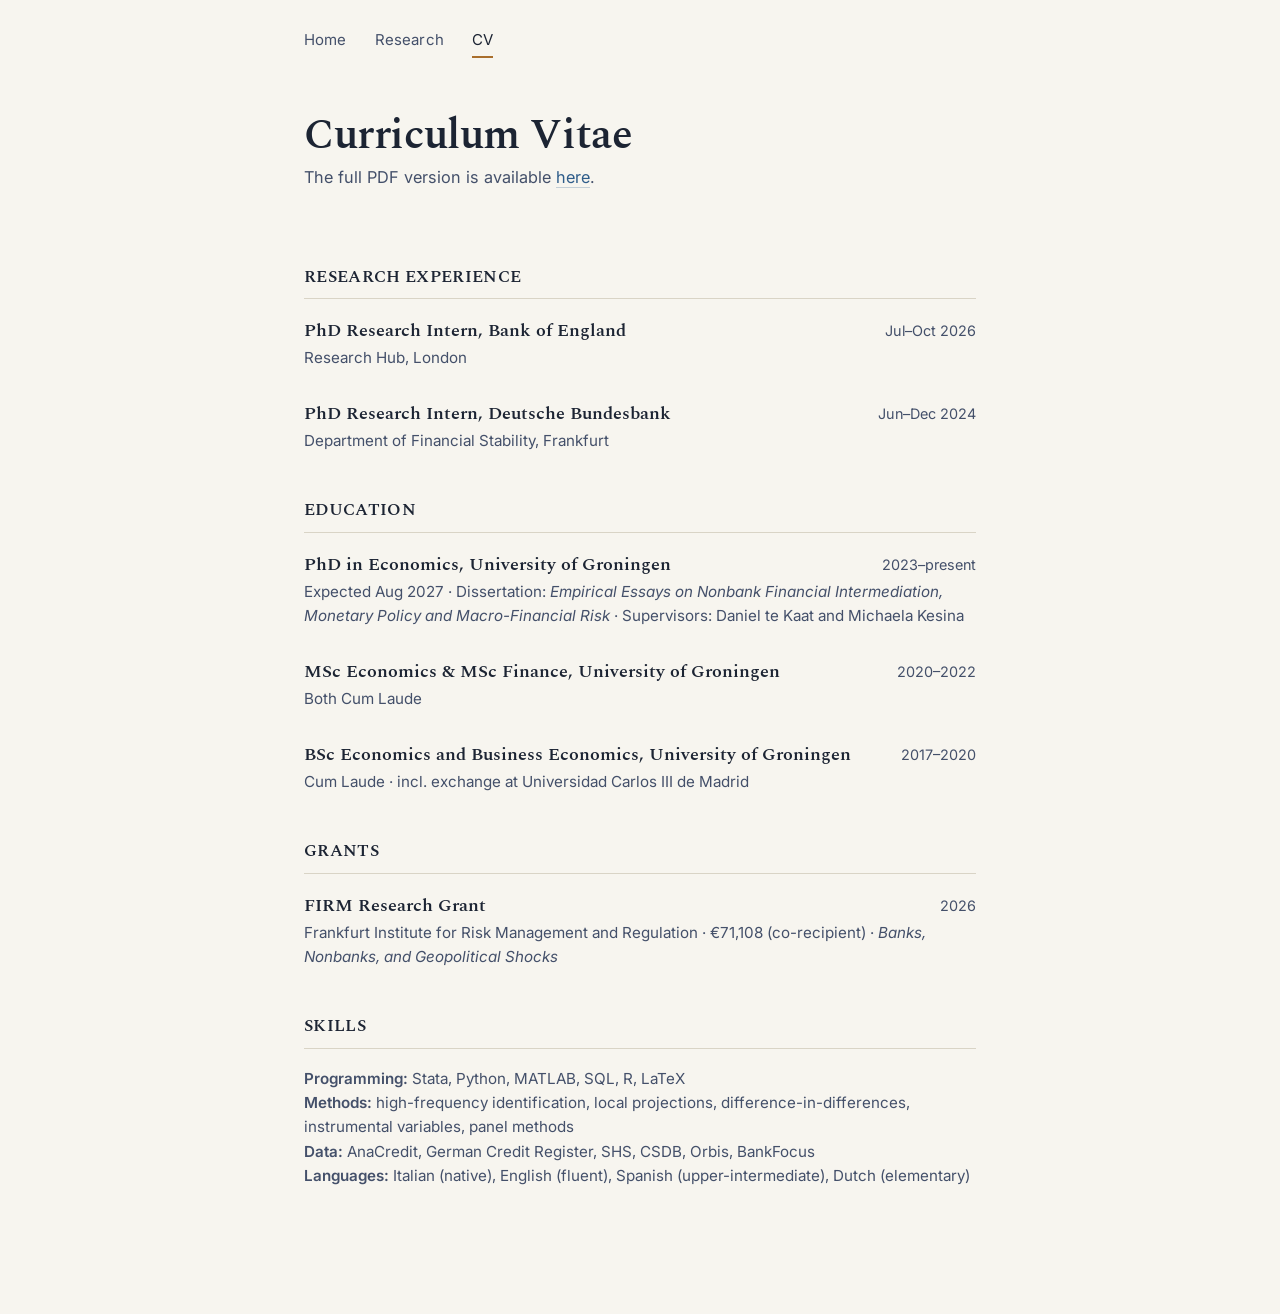
==== cv.html @ 3b10b31c "cv.html" ====
<!DOCTYPE html>
<html lang="en">
<head>
<meta charset="utf-8">
<meta name="viewport" content="width=device-width, initial-scale=1.0">
<title>CV — Francesco Febbraro</title>
<meta name="description" content="Curriculum vitae of Francesco Febbraro, PhD candidate in Economics at the University of Groningen.">
<link rel="preconnect" href="https://fonts.googleapis.com">
<link rel="preconnect" href="https://fonts.gstatic.com" crossorigin>
<link href="https://fonts.googleapis.com/css2?family=Spectral:wght@500;600&family=Inter:wght@400;500;600&display=swap" rel="stylesheet">
<link rel="stylesheet" href="style.css">
</head>
<body>

<nav class="top">
    <a href="index.html">Home</a>
    <a href="research.html">Research</a>
    <a href="cv.html" class="active">CV</a>
</nav>

<div class="wrap">

<header class="hero">
    <h1>Curriculum Vitae</h1>
    <p class="affil">The full PDF version is available <a href="/CV.pdf" target="_blank" rel="noopener">here</a>.</p>
</header>

<section>
    <h2>Research experience</h2>
    <div class="paper">
        <div class="entry-head">
            <h3>PhD Research Intern, Bank of England</h3>
            <span class="entry-date">Jul–Oct 2026</span>
        </div>
        <p class="authors">Research Hub, London</p>
    </div>
    <div class="paper">
        <div class="entry-head">
            <h3>PhD Research Intern, Deutsche Bundesbank</h3>
            <span class="entry-date">Jun–Dec 2024</span>
        </div>
        <p class="authors">Department of Financial Stability, Frankfurt</p>
    </div>
</section>

<section>
    <h2>Education</h2>
    <div class="paper">
        <div class="entry-head">
            <h3>PhD in Economics, University of Groningen</h3>
            <span class="entry-date">2023–present</span>
        </div>
        <p class="authors">Expected Aug 2027 · Dissertation: <em>Empirical Essays on Nonbank Financial Intermediation, Monetary Policy and Macro-Financial Risk</em> · Supervisors: Daniel te Kaat and Michaela Kesina</p>
    </div>
    <div class="paper">
        <div class="entry-head">
            <h3>MSc Economics &amp; MSc Finance, University of Groningen</h3>
            <span class="entry-date">2020–2022</span>
        </div>
        <p class="authors">Both Cum Laude</p>
    </div>
    <div class="paper">
        <div class="entry-head">
            <h3>BSc Economics and Business Economics, University of Groningen</h3>
            <span class="entry-date">2017–2020</span>
        </div>
        <p class="authors">Cum Laude · incl. exchange at Universidad Carlos III de Madrid</p>
    </div>
</section>

<section>
    <h2>Grants</h2>
    <div class="paper">
        <div class="entry-head">
            <h3>FIRM Research Grant</h3>
            <span class="entry-date">2026</span>
        </div>
        <p class="authors">Frankfurt Institute for Risk Management and Regulation · €71,108 (co-recipient) · <em>Banks, Nonbanks, and Geopolitical Shocks</em></p>
    </div>
</section>

<section>
    <h2>Skills</h2>
    <div class="paper">
        <p class="authors"><strong>Programming:</strong> Stata, Python, MATLAB, SQL, R, LaTeX<br>
        <strong>Methods:</strong> high-frequency identification, local projections, difference-in-differences, instrumental variables, panel methods<br>
        <strong>Data:</strong> AnaCredit, German Credit Register, SHS, CSDB, Orbis, BankFocus<br>
        <strong>Languages:</strong> Italian (native), English (fluent), Spanish (upper-intermediate), Dutch (elementary)</p>
    </div>
</section>


</div>
</body>
</html>
---- style.css ----
/* ============================================================
   Francesco Febbraro — personal site
   Palette: warm parchment background (#f7f5ef), navy ink (#1c2433),
   ochre accent (#a96e2c), restrained blue links (#2f5d8a).
   Type: Spectral (display serif) + Inter (body/utility), via Google Fonts.
   Photo sits left of the name in the hero row.
   ============================================================ */

:root {
    --ink:        #1c2433;   /* near-navy text */
    --ink-soft:   #44506a;   /* secondary text */
    --parchment:  #f7f5ef;   /* warm parchment background */
    --card:       #ffffff;
    --rule:       #d9d4c6;   /* hairline */
    --accent:     #a96e2c;   /* ochre */
    --accent-dim: #c9a877;
    --link:       #2f5d8a;   /* restrained blue for links */
    --heading:    #1c2433;   /* headings share the ink navy */
    --maxw:       720px;
}

* { box-sizing: border-box; }

html { -webkit-text-size-adjust: 100%; }

body {
    margin: 0;
    background: var(--parchment);
    color: var(--ink);
    font-family: "Inter", system-ui, -apple-system, sans-serif;
    font-size: 17px;
    line-height: 1.6;
    -webkit-font-smoothing: antialiased;
}

.wrap {
    max-width: var(--maxw);
    margin: 0 auto;
    padding: 0 24px 96px;
}

/* ---------- Nav ---------- */
nav.top {
    max-width: var(--maxw);
    margin: 0 auto;
    padding: 28px 24px 0;
    display: flex;
    gap: 28px;
    align-items: baseline;
    font-size: 15px;
    letter-spacing: 0.01em;
}
nav.top a {
    color: var(--ink-soft);
    text-decoration: none;
    padding-bottom: 4px;
    border-bottom: 2px solid transparent;
    transition: color .15s, border-color .15s;
}
nav.top a:hover { color: var(--ink); }
nav.top a.active {
    color: var(--ink);
    border-bottom-color: var(--accent);
}

/* ---------- Header / hero ---------- */
header.hero {
    padding: 56px 0 30px;
}
.hero-row {
    display: flex;
    align-items: center;
    gap: 26px;
}
.hero-photo {
    width: 150px;
    height: 150px;
    flex: none;
    object-fit: cover;
    border-radius: 50%;
    border: 1px solid var(--rule);
}
.hero h1 {
    color: var(--heading);
    font-family: "Spectral", Georgia, serif;
    font-weight: 600;
    font-size: 2.6rem;
    line-height: 1.05;
    letter-spacing: -0.01em;
    margin: 0 0 6px;
}
.hero .affil {
    font-size: 1.02rem;
    color: var(--ink-soft);
    margin: 0;
}

/* ---------- Prose ---------- */
p { margin: 0 0 18px; }
a { color: var(--link); text-decoration: none; border-bottom: 1px solid rgba(47,93,138,0.25); }
a:hover { border-bottom-color: var(--link); }
strong { font-weight: 600; }

section { margin-top: 44px; }

h2 {
    font-family: "Spectral", Georgia, serif;
    font-weight: 600;
    font-size: 1.04rem;
    letter-spacing: 0.02em;
    text-transform: uppercase;
    color: var(--heading);
    margin: 0 0 18px;
    padding-bottom: 8px;
    border-bottom: 1px solid var(--rule);
}

h3 {
    color: var(--heading);
    font-family: "Spectral", Georgia, serif;
    font-weight: 600;
    font-size: 1.12rem;
    margin: 0 0 4px;
}

.focus-item { margin-bottom: 16px; }
.focus-item .lead { font-weight: 600; color: var(--ink); }

/* ---------- Updates feed ---------- */
.feed { list-style: none; padding: 0; margin: 0; }
.feed li {
    display: grid;
    grid-template-columns: 96px 1fr;
    gap: 16px;
    padding: 12px 0;
    border-bottom: 1px solid var(--rule);
}
.feed li:last-child { border-bottom: none; }
.feed .when {
    font-size: 0.82rem;
    color: var(--accent);
    font-weight: 600;
    letter-spacing: 0.02em;
    padding-top: 2px;
}

/* ---------- Paper entries ---------- */
.paper { margin-bottom: 30px; }
.entry-head {
    display: flex;
    justify-content: space-between;
    align-items: baseline;
    gap: 16px;
}
.entry-head h3 { margin: 0; }
.entry-date {
    flex: none;
    font-size: 0.9rem;
    color: var(--ink-soft);
    white-space: nowrap;
}
.paper .ptitle { font-family: "Spectral", serif; font-size: 1.12rem; font-weight: 600; margin: 0 0 4px; }
.paper .authors { color: var(--ink-soft); font-size: 0.95rem; margin: 0 0 8px; }
.paper .status {
    display: inline-block;
    font-size: 0.74rem;
    letter-spacing: 0.04em;
    text-transform: uppercase;
    color: var(--accent);
    border: 1px solid var(--accent-dim);
    border-radius: 2px;
    padding: 1px 7px;
    margin-bottom: 8px;
}
.paper .abstract { font-size: 0.96rem; color: var(--ink-soft); }
.paper .sublabel {
    font-size: 0.72rem;
    text-transform: uppercase;
    letter-spacing: 0.08em;
    color: var(--accent);
    font-weight: 600;
    margin: 16px 0 4px;
}
.paper .paper-meta {
    font-size: 0.94rem;
    color: var(--ink-soft);
    margin: 0;
}

/* ---------- Contact ---------- */
.contact-grid { font-size: 0.96rem; line-height: 1.7; }
.contact-grid .label {
    font-size: 0.74rem;
    text-transform: uppercase;
    letter-spacing: 0.08em;
    color: var(--ink-soft);
    margin-top: 14px;
}

.disclaimer {
    margin-top: 56px;
    padding-top: 18px;
    border-top: 1px solid var(--rule);
    font-size: 0.82rem;
    color: var(--ink-soft);
    font-style: italic;
}

/* ---------- Responsive ---------- */
@media (max-width: 540px) {
    body { font-size: 16px; }
    .hero h1 { font-size: 2.1rem; }
    .hero-row { flex-direction: column; align-items: flex-start; gap: 16px; }
    .feed li { grid-template-columns: 70px 1fr; gap: 12px; }
    .wrap { padding-bottom: 64px; }
}
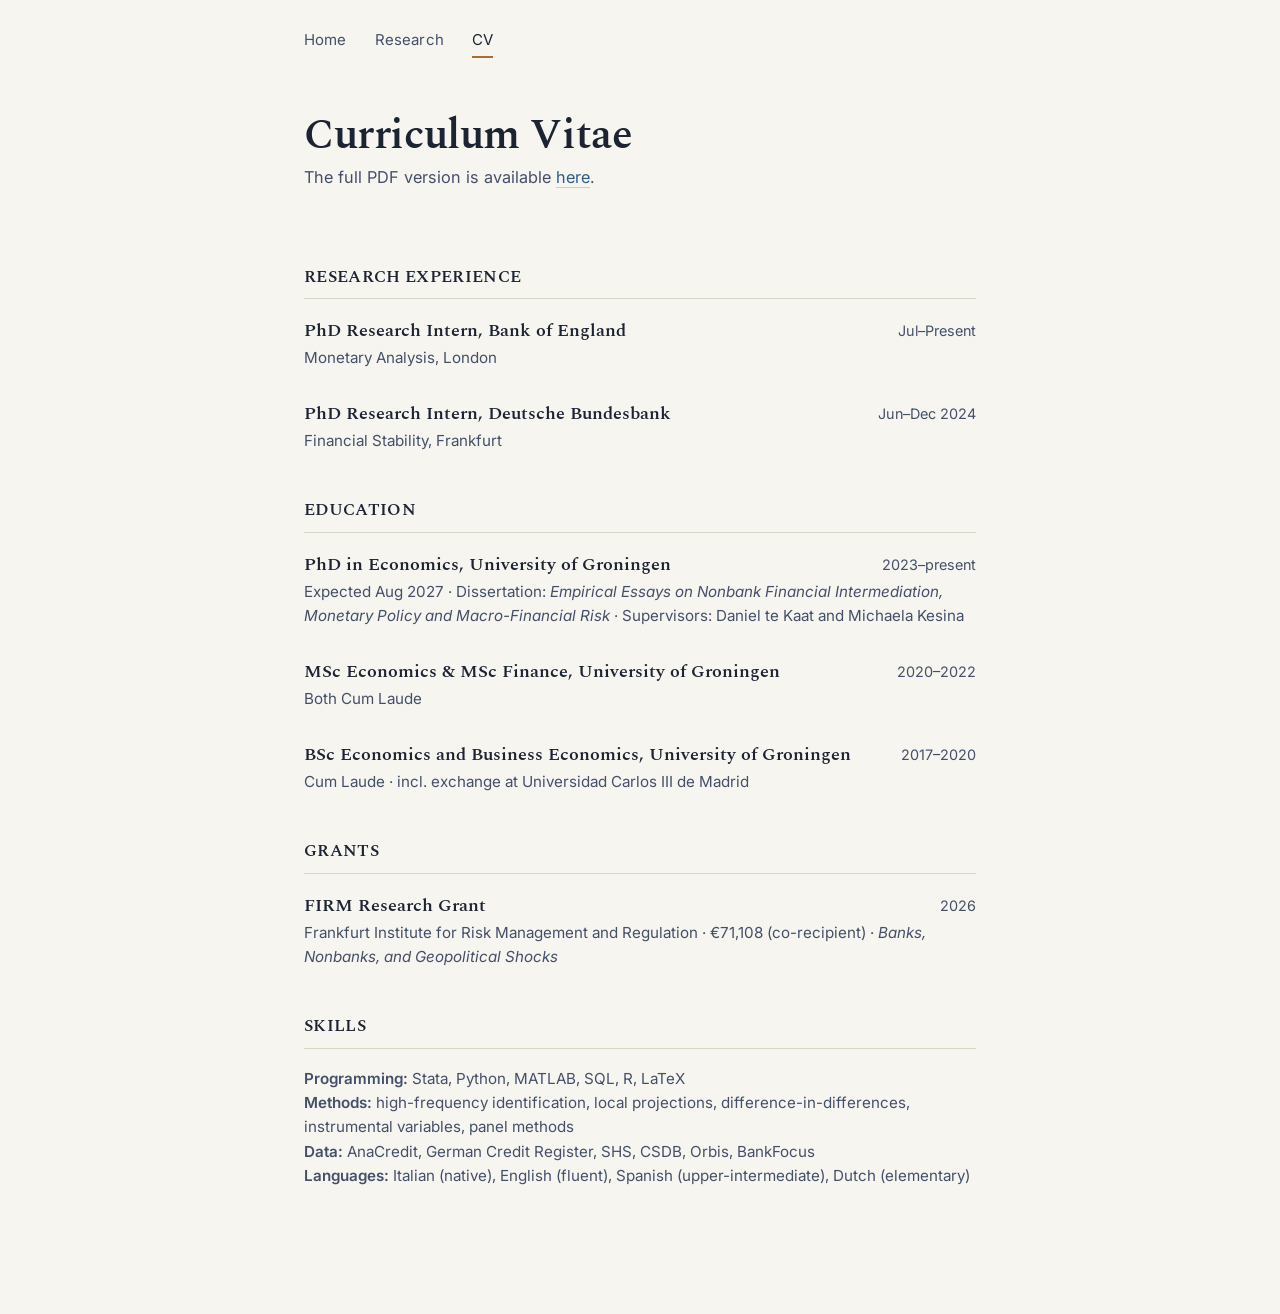
==== commit d60f840b: "cv.html" ====
--- a/cv.html
+++ b/cv.html
@@ -9,6 +9,8 @@
 <link rel="preconnect" href="https://fonts.gstatic.com" crossorigin>
 <link href="https://fonts.googleapis.com/css2?family=Spectral:wght@500;600&family=Inter:wght@400;500;600&display=swap" rel="stylesheet">
 <link rel="stylesheet" href="style.css">
+<script data-goatcounter="https://francescofebbraro.goatcounter.com/count"
+        async src="//gc.zgo.at/count.js"></script>
 </head>
 <body>
 
@@ -30,16 +32,16 @@
     <div class="paper">
         <div class="entry-head">
             <h3>PhD Research Intern, Bank of England</h3>
-            <span class="entry-date">Jul–Oct 2026</span>
+            <span class="entry-date">Jul–Present</span>
         </div>
-        <p class="authors">Research Hub, London</p>
+        <p class="authors">Monetary Analysis, London</p>
     </div>
     <div class="paper">
         <div class="entry-head">
             <h3>PhD Research Intern, Deutsche Bundesbank</h3>
             <span class="entry-date">Jun–Dec 2024</span>
         </div>
-        <p class="authors">Department of Financial Stability, Frankfurt</p>
+        <p class="authors">Financial Stability, Frankfurt</p>
     </div>
 </section>
 
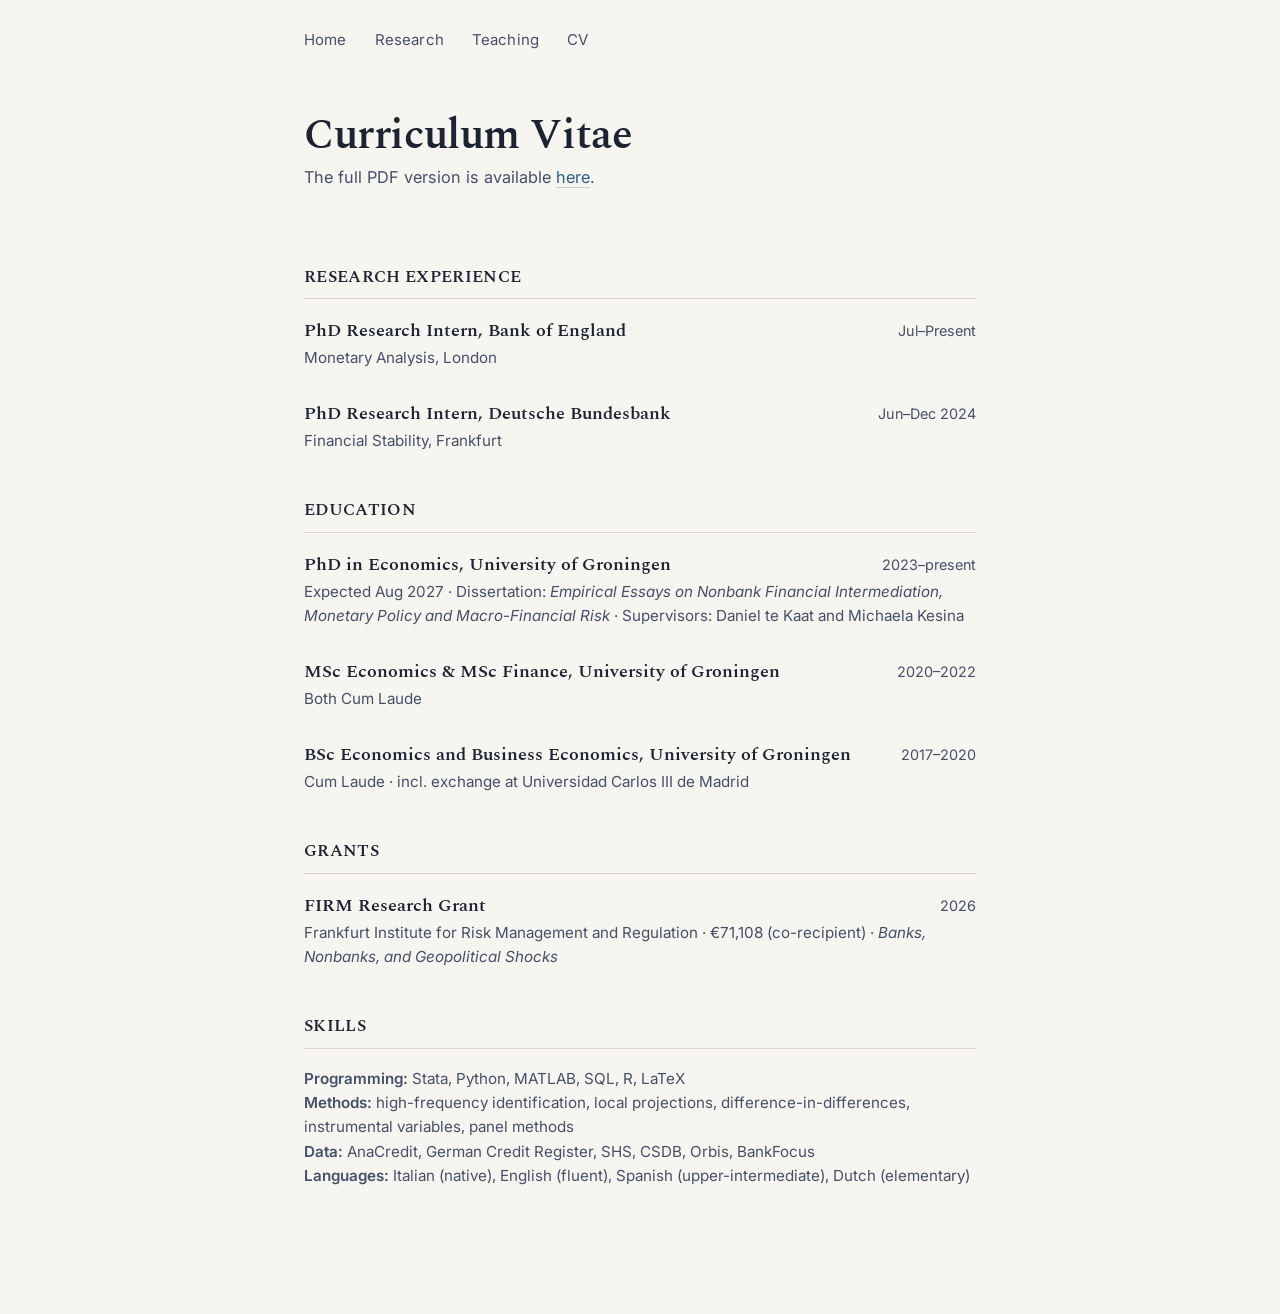
==== commit 918f8a5f: "cv.html" ====
--- a/cv.html
+++ b/cv.html
@@ -17,7 +17,8 @@
 <nav class="top">
     <a href="index.html">Home</a>
     <a href="research.html">Research</a>
-    <a href="cv.html" class="active">CV</a>
+    <a href="teaching.html">Teaching</a>
+    <a href="cv.html">CV</a>
 </nav>
 
 <div class="wrap">
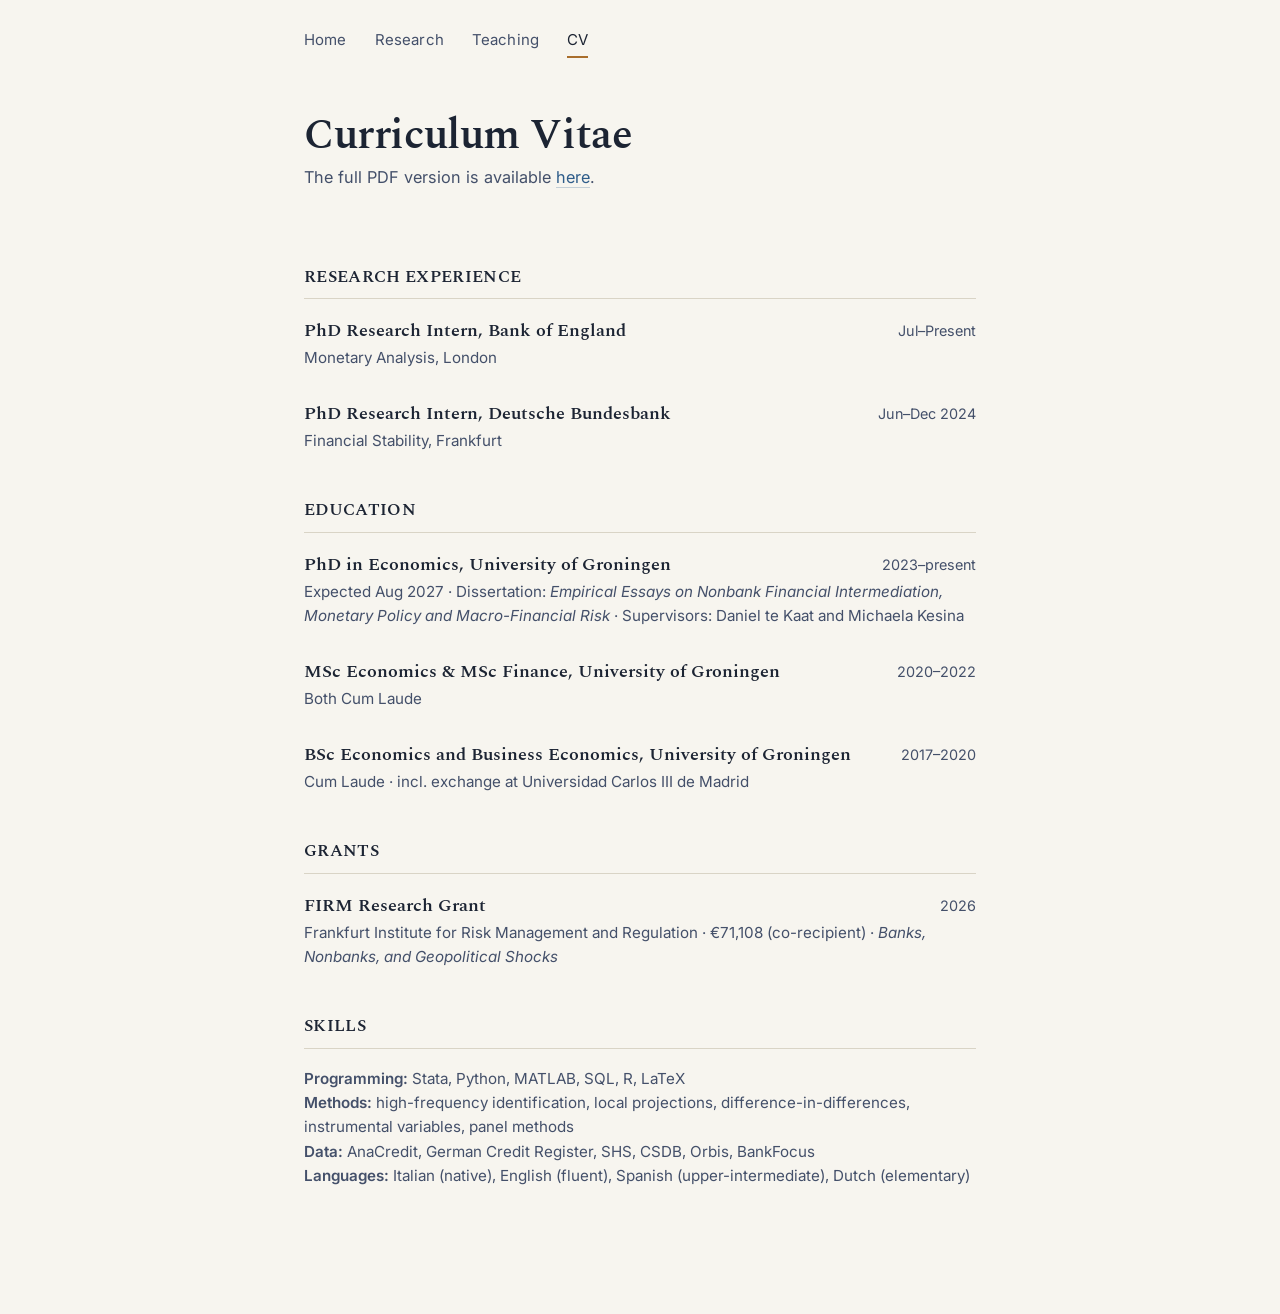
==== commit 8fd6c4f7: "cv.html" ====
--- a/cv.html
+++ b/cv.html
@@ -18,7 +18,7 @@
     <a href="index.html">Home</a>
     <a href="research.html">Research</a>
     <a href="teaching.html">Teaching</a>
-    <a href="cv.html">CV</a>
+    <a href="cv.html" class="active">CV</a>
 </nav>
 
 <div class="wrap">
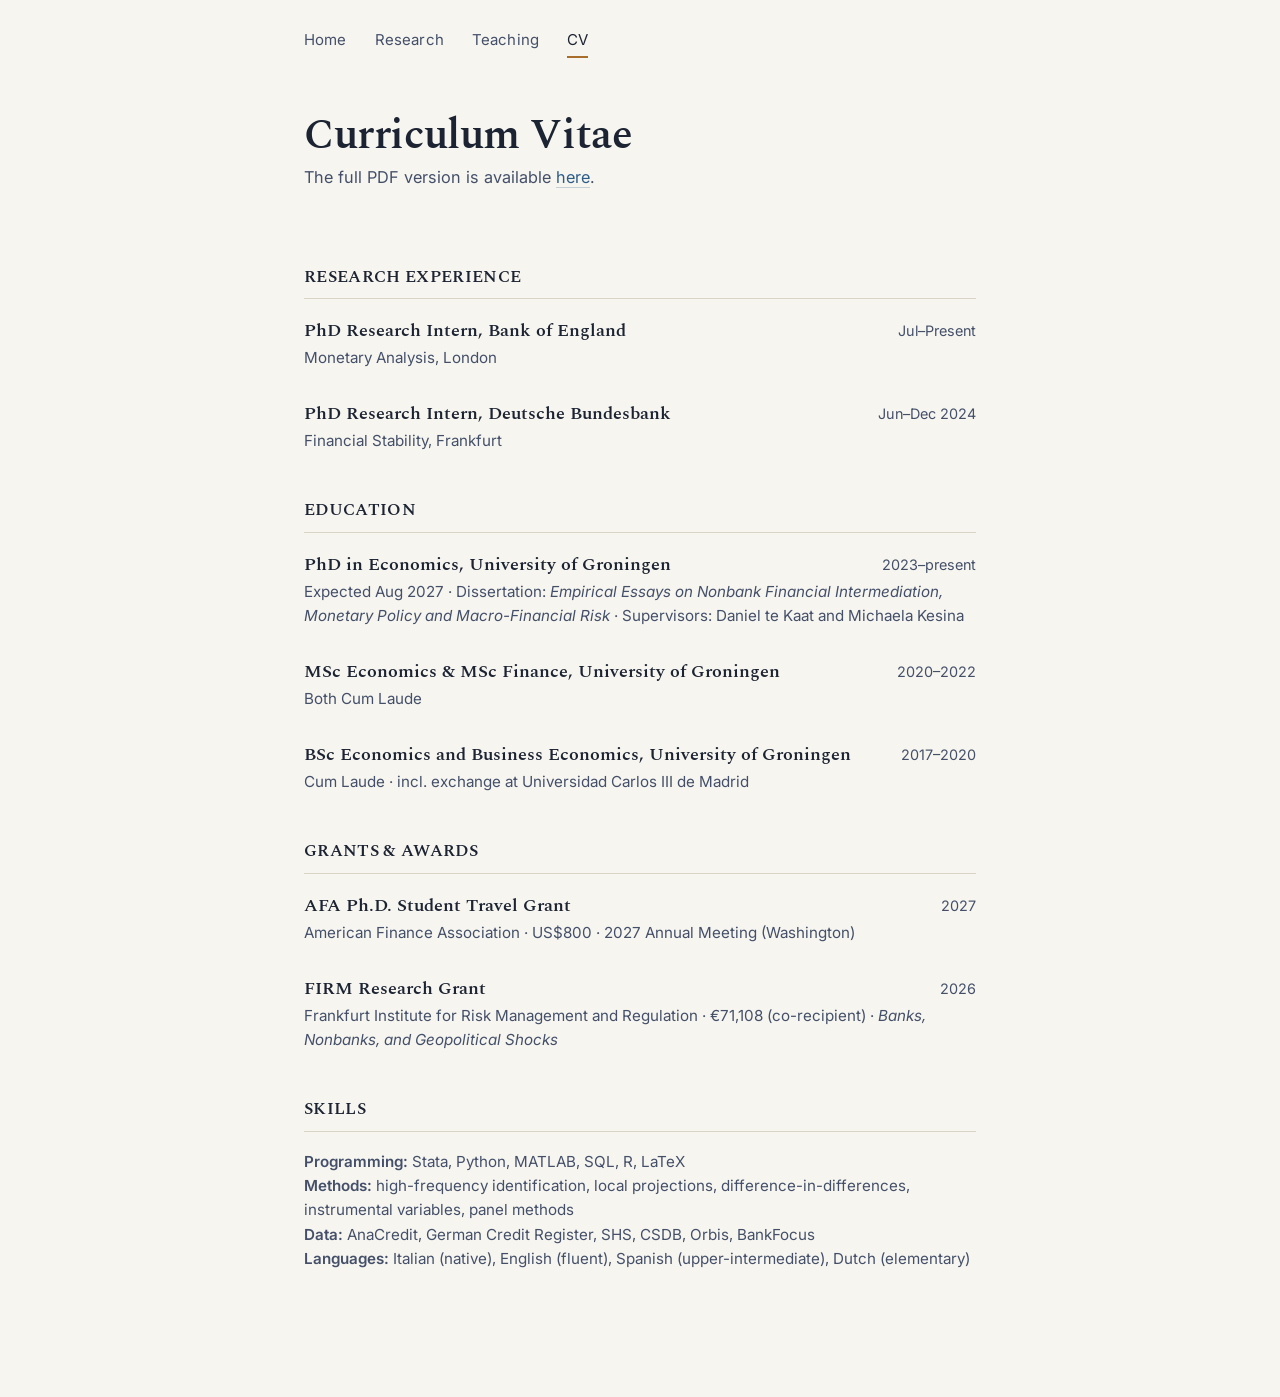
==== commit ac0baec3: "cv.html" ====
--- a/cv.html
+++ b/cv.html
@@ -72,7 +72,14 @@
 </section>
 
 <section>
-    <h2>Grants</h2>
+    <h2>Grants &amp; Awards</h2>
+    <div class="paper">
+        <div class="entry-head">
+            <h3>AFA Ph.D. Student Travel Grant</h3>
+            <span class="entry-date">2027</span>
+        </div>
+        <p class="authors">American Finance Association · US$800 · 2027 Annual Meeting (Washington)</p>
+    </div>
     <div class="paper">
         <div class="entry-head">
             <h3>FIRM Research Grant</h3>
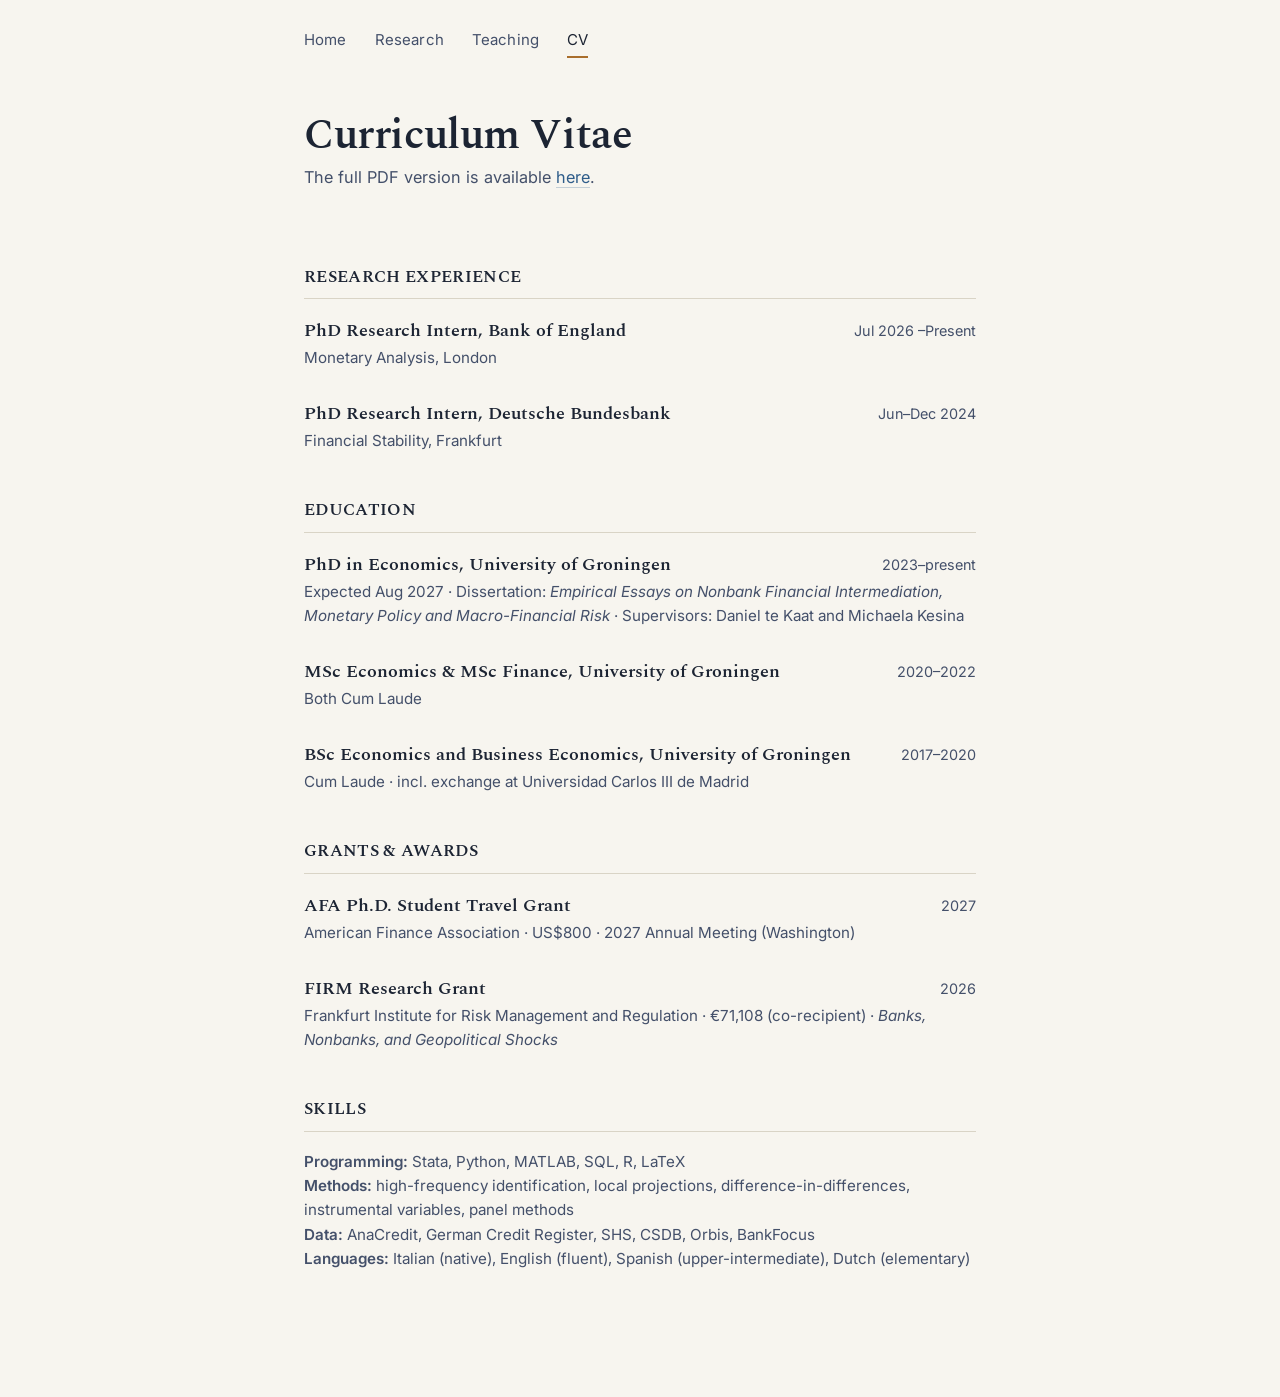
==== commit ae843998: "cv.html" ====
--- a/cv.html
+++ b/cv.html
@@ -33,7 +33,7 @@
     <div class="paper">
         <div class="entry-head">
             <h3>PhD Research Intern, Bank of England</h3>
-            <span class="entry-date">Jul–Present</span>
+            <span class="entry-date">Jul 2026 –Present</span>
         </div>
         <p class="authors">Monetary Analysis, London</p>
     </div>
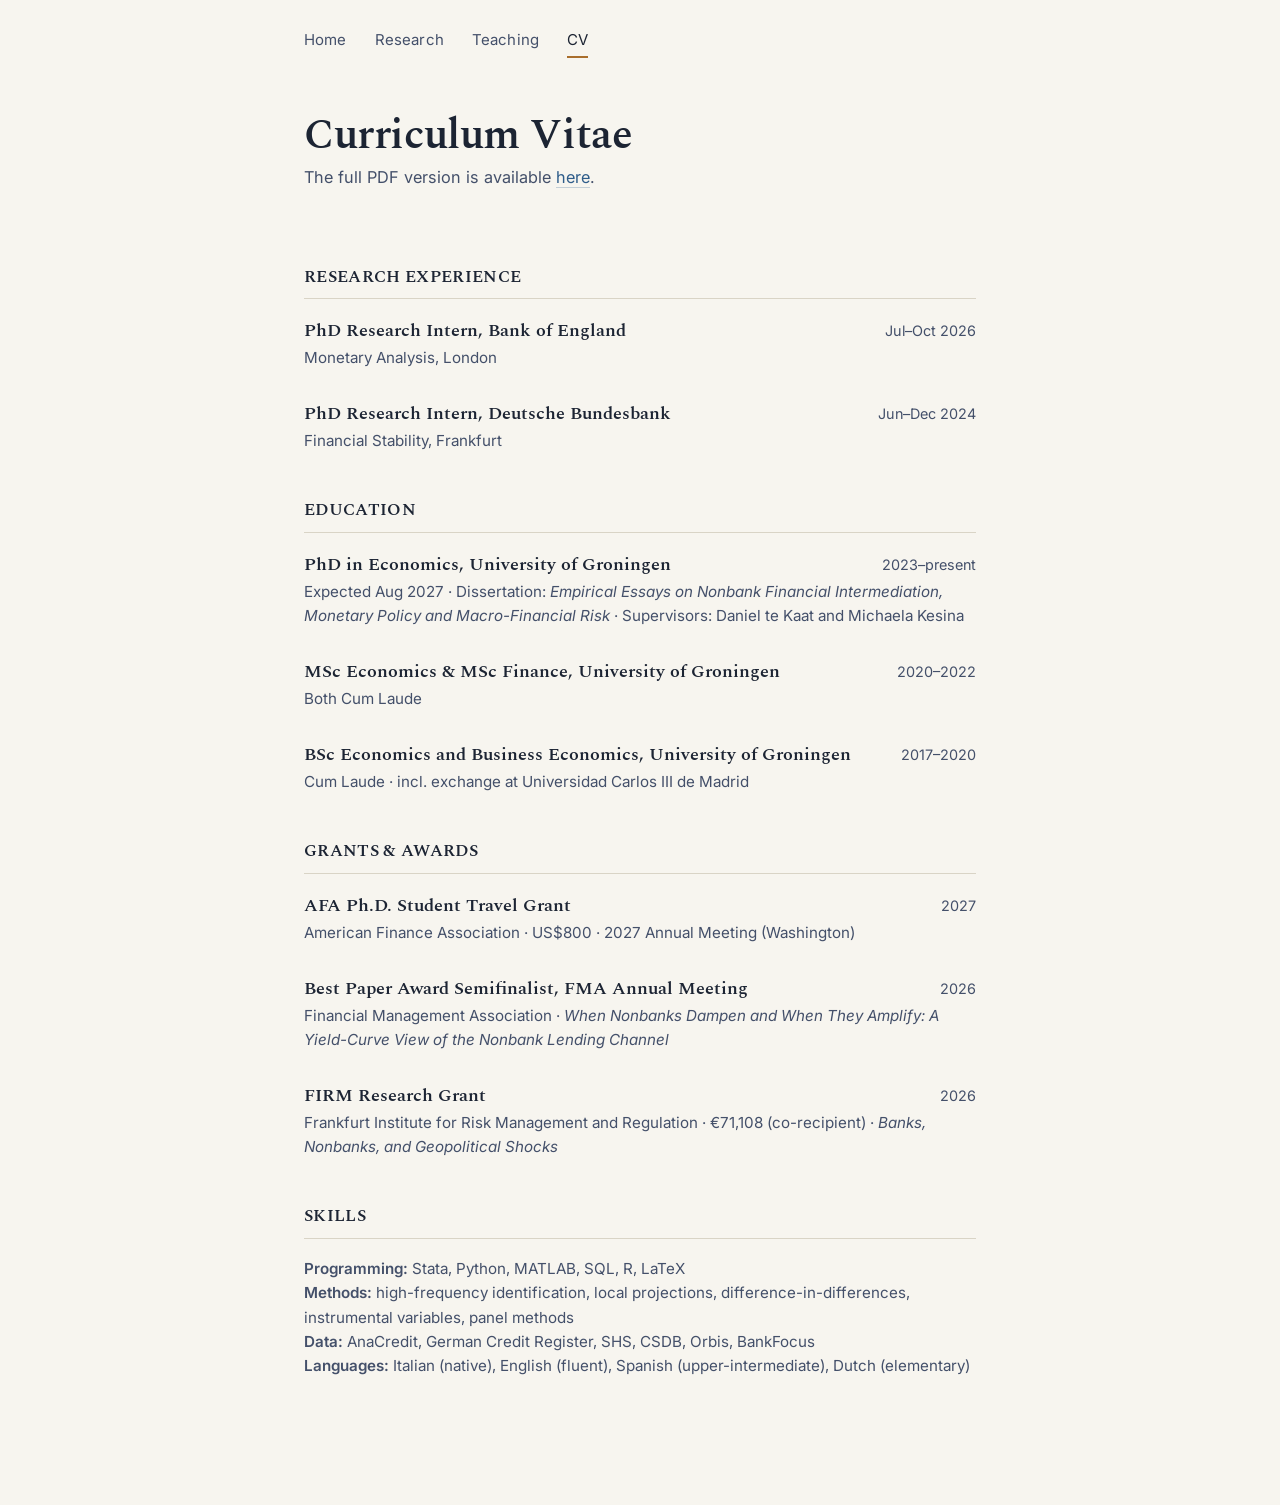
==== commit 389c22f1: "cv.html" ====
--- a/cv.html
+++ b/cv.html
@@ -33,7 +33,7 @@
     <div class="paper">
         <div class="entry-head">
             <h3>PhD Research Intern, Bank of England</h3>
-            <span class="entry-date">Jul 2026 –Present</span>
+            <span class="entry-date">Jul–Oct 2026</span>
         </div>
         <p class="authors">Monetary Analysis, London</p>
     </div>
@@ -82,6 +82,13 @@
     </div>
     <div class="paper">
         <div class="entry-head">
+            <h3>Best Paper Award Semifinalist, FMA Annual Meeting</h3>
+            <span class="entry-date">2026</span>
+        </div>
+        <p class="authors">Financial Management Association · <em>When Nonbanks Dampen and When They Amplify: A Yield-Curve View of the Nonbank Lending Channel</em></p>
+    </div> 
+    <div class="paper">    
+        <div class="entry-head">
             <h3>FIRM Research Grant</h3>
             <span class="entry-date">2026</span>
         </div>
